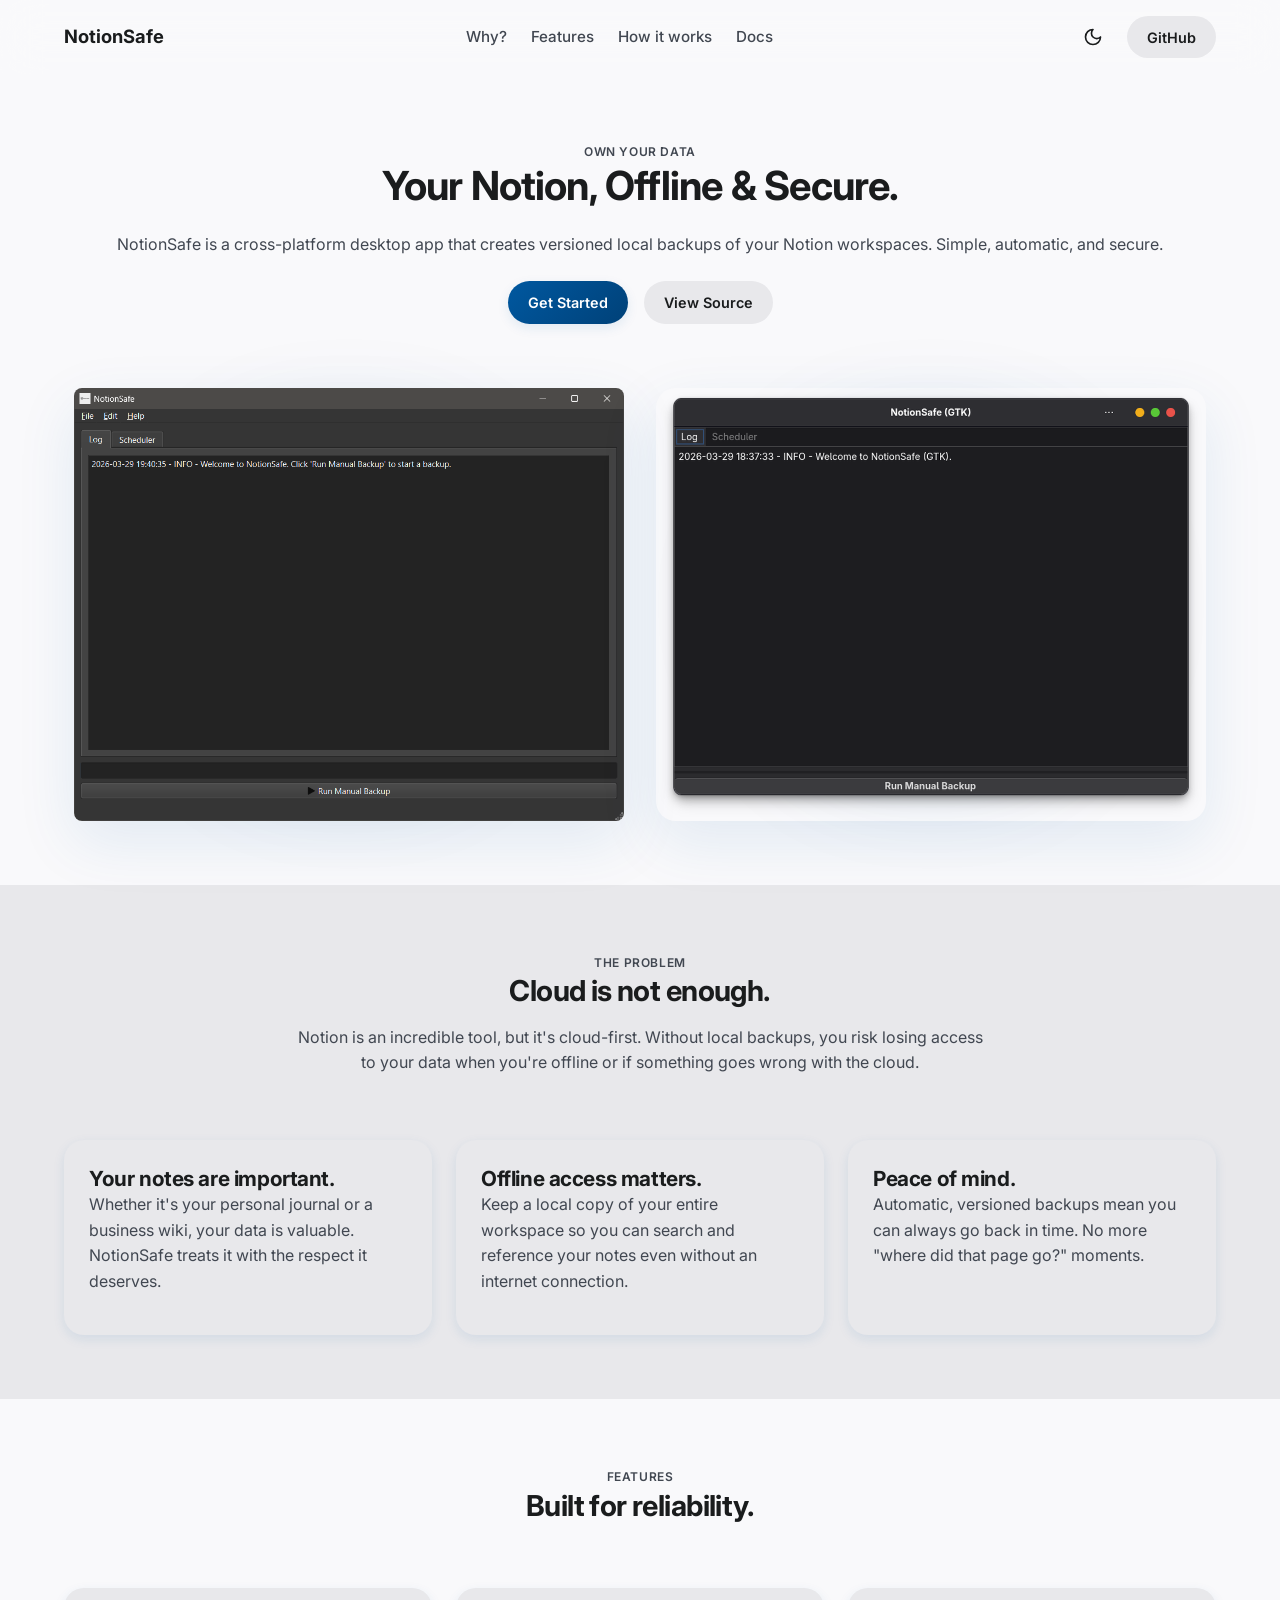
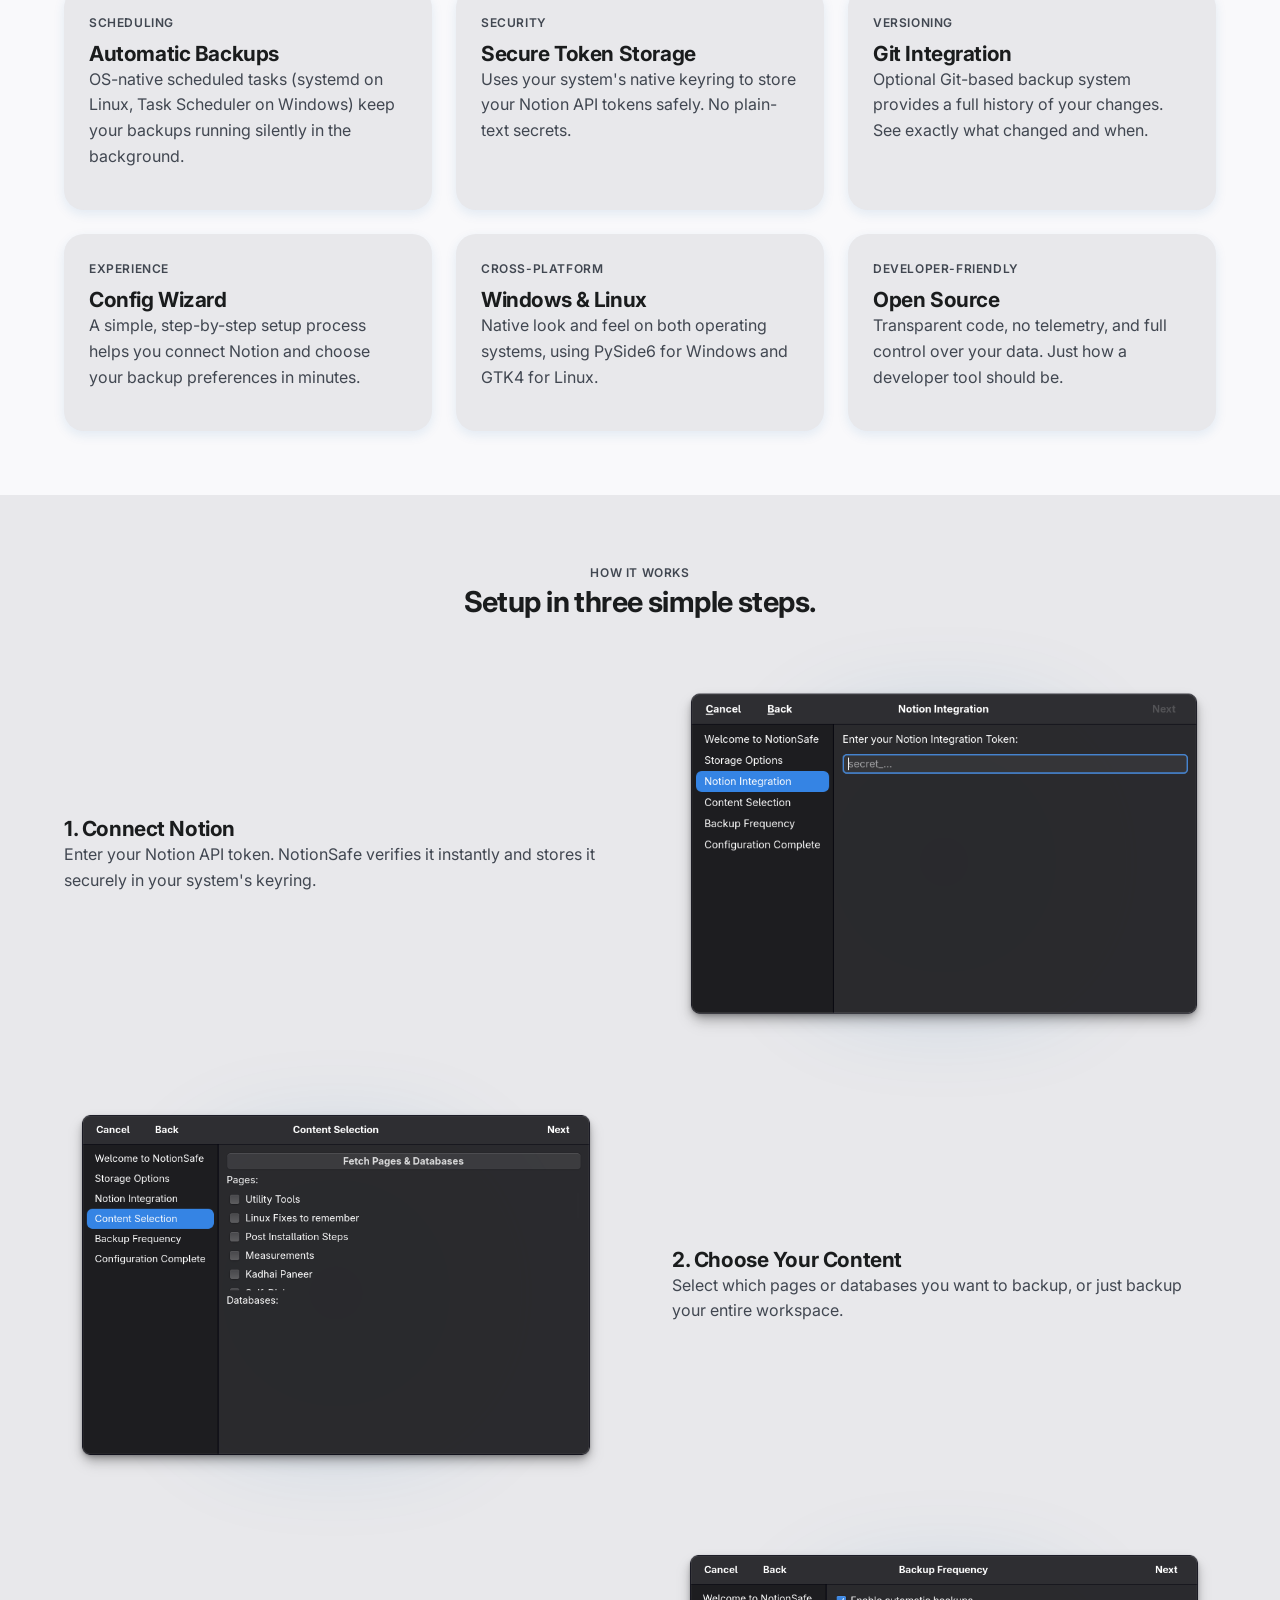
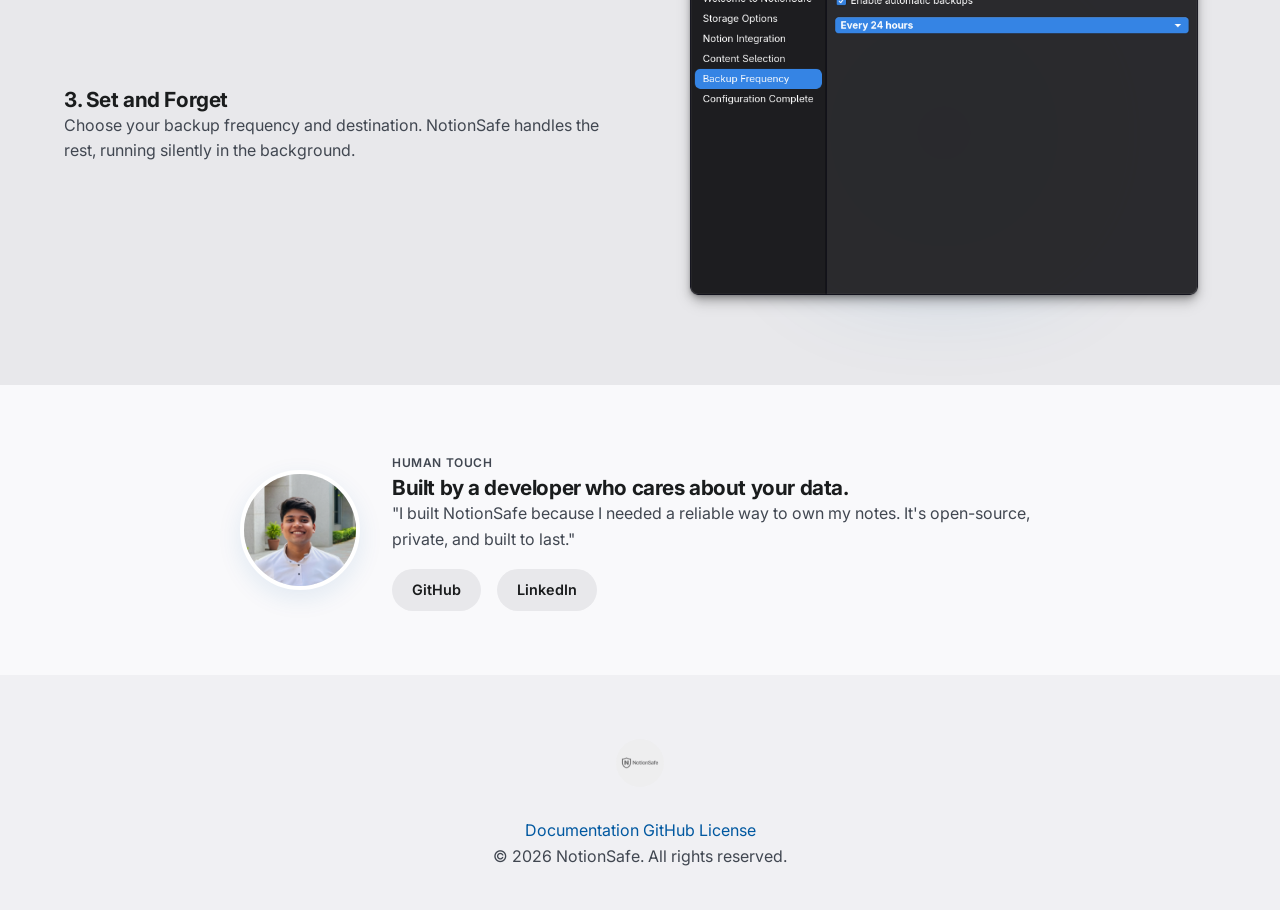
==== site/index.html @ 3ec5c964 "Added a site/ for Landing page" ====
<!DOCTYPE html>
<html lang="en">
<head>
    <meta charset="UTF-8">
    <meta name="viewport" content="width=device-width, initial-scale=1.0">
    <title>NotionSafe | Secure, Versioned Notion Backups</title>
    <link rel="icon" type="image/png" href="assets/logo_round.png" class="favicon">
    <script>
      (function() {
        const theme = localStorage.getItem('theme') || 'light';
        if (theme === 'dark') {
          document.documentElement.classList.add('dark-theme');
        }
      })();
    </script>
    <link rel="stylesheet" href="css/style.css">
    <style>
      @media (max-width: 768px) {
        .hero-visual {
          flex-direction: column;
        }
      }
    </style>
    <link rel="preconnect" href="https://fonts.googleapis.com">
    <link rel="preconnect" href="https://fonts.gstatic.com" crossorigin>
    <link href="https://fonts.googleapis.com/css2?family=Inter:wght@400;500;600;700&family=JetBrains+Mono&display=swap" rel="stylesheet">
</head>
<body>
    <header>
        <div class="container">
            <nav>
                <a href="#" class="logo">
                    <span>NotionSafe</span>
                </a>
                <ul class="nav-links">
                    <li><a href="#why">Why?</a></li>
                    <li><a href="#features">Features</a></li>
                    <li><a href="#how">How it works</a></li>
                    <li><a href="docs/getting-started.html">Docs</a></li>
                </ul>
                <div style="display: flex; align-items: center; gap: var(--space-3);">
                    <button id="theme-toggle" class="theme-toggle" aria-label="Toggle Theme">
                        <!-- Icon set by JS -->
                    </button>
                    <a href="https://github.com/KanishkMishra143/NotionSafe" class="btn btn-secondary">GitHub</a>
                </div>
            </nav>
        </div>
    </header>

    <main>
        <section class="hero">
            <div class="container">
                <div class="hero-content">
                    <span class="label-md">Own Your Data</span>
                    <h1>Your Notion, Offline & Secure.</h1>
                    <p>NotionSafe is a cross-platform desktop app that creates versioned local backups of your Notion workspaces. Simple, automatic, and secure.</p>
                    <div style="display: flex; justify-content: center; gap: var(--space-3); margin-top: var(--space-4);">
                        <a href="docs/getting-started.html" class="btn btn-primary">Get Started</a>
                        <a href="https://github.com/KanishkMishra143/NotionSafe" class="btn btn-secondary">View Source</a>
                    </div>
                </div>
                <div class="hero-visual" style="margin-top: 4rem; display: flex; gap: var(--space-5); background: none; box-shadow: none; overflow: visible; align-items: flex-start; justify-content: center;">
                    <div class="halo-effect" style="flex: 1; max-width: 550px;">
                        <img src="assets/windows_gui.png" alt="NotionSafe Windows Dashboard" style="width: 100%; height: auto; border-radius: 0.5rem; box-shadow: 0 20px 60px var(--shadow-tint); display: block;">
                    </div>
                    <div class="halo-effect" style="flex: 1; max-width: 550px;">
                        <img src="assets/linux_gui.png" alt="NotionSafe Linux Dashboard" style="width: 100%; height: auto; border-radius: 1.25rem; box-shadow: 0 20px 60px var(--shadow-tint); display: block;">
                    </div>
                </div>
            </div>
        </section>

        <section id="why" class="section-alt">
            <div class="container">
                <div style="text-align: center; max-width: 700px; margin: 0 auto var(--space-8);">
                    <span class="label-md">The Problem</span>
                    <h2>Cloud is not enough.</h2>
                    <p>Notion is an incredible tool, but it's cloud-first. Without local backups, you risk losing access to your data when you're offline or if something goes wrong with the cloud.</p>
                </div>
                <div class="grid">
                    <div class="card">
                        <h3>Your notes are important.</h3>
                        <p>Whether it's your personal journal or a business wiki, your data is valuable. NotionSafe treats it with the respect it deserves.</p>
                    </div>
                    <div class="card">
                        <h3>Offline access matters.</h3>
                        <p>Keep a local copy of your entire workspace so you can search and reference your notes even without an internet connection.</p>
                    </div>
                    <div class="card">
                        <h3>Peace of mind.</h3>
                        <p>Automatic, versioned backups mean you can always go back in time. No more "where did that page go?" moments.</p>
                    </div>
                </div>
            </div>
        </section>

        <section id="features">
            <div class="container">
                <div style="text-align: center; max-width: 700px; margin: 0 auto var(--space-8);">
                    <span class="label-md">Features</span>
                    <h2>Built for reliability.</h2>
                </div>
                <div class="grid">
                    <div class="card">
                        <span class="label-md">Scheduling</span>
                        <h3>Automatic Backups</h3>
                        <p>OS-native scheduled tasks (systemd on Linux, Task Scheduler on Windows) keep your backups running silently in the background.</p>
                    </div>
                    <div class="card">
                        <span class="label-md">Security</span>
                        <h3>Secure Token Storage</h3>
                        <p>Uses your system's native keyring to store your Notion API tokens safely. No plain-text secrets.</p>
                    </div>
                    <div class="card">
                        <span class="label-md">Versioning</span>
                        <h3>Git Integration</h3>
                        <p>Optional Git-based backup system provides a full history of your changes. See exactly what changed and when.</p>
                    </div>
                    <div class="card">
                        <span class="label-md">Experience</span>
                        <h3>Config Wizard</h3>
                        <p>A simple, step-by-step setup process helps you connect Notion and choose your backup preferences in minutes.</p>
                    </div>
                    <div class="card">
                        <span class="label-md">Cross-Platform</span>
                        <h3>Windows & Linux</h3>
                        <p>Native look and feel on both operating systems, using PySide6 for Windows and GTK4 for Linux.</p>
                    </div>
                    <div class="card">
                        <span class="label-md">Developer-Friendly</span>
                        <h3>Open Source</h3>
                        <p>Transparent code, no telemetry, and full control over your data. Just how a developer tool should be.</p>
                    </div>
                </div>
            </div>
        </section>

        <section id="how" class="section-alt">
            <div class="container">
                <div style="text-align: center; max-width: 700px; margin: 0 auto var(--space-8);">
                    <span class="label-md">How it works</span>
                    <h2>Setup in three simple steps.</h2>
                </div>
                <div class="steps">
                    <div class="step">
                        <div class="step-content">
                            <h3>1. Connect Notion</h3>
                            <p>Enter your Notion API token. NotionSafe verifies it instantly and stores it securely in your system's keyring.</p>
                        </div>
                        <div class="step-image halo-effect">
                            <img src="assets/linux_config_wizard_notion_token_input.png" alt="Connect Notion">
                        </div>
                    </div>
                    <div class="step" style="direction: rtl;">
                        <div class="step-content" style="direction: ltr;">
                            <h3>2. Choose Your Content</h3>
                            <p>Select which pages or databases you want to backup, or just backup your entire workspace.</p>
                        </div>
                        <div class="step-image halo-effect" style="direction: ltr;">
                            <img src="assets/linux_config_wizard_notion_content_selection.png" alt="Select Content">
                        </div>
                    </div>
                    <div class="step">
                        <div class="step-content">
                            <h3>3. Set and Forget</h3>
                            <p>Choose your backup frequency and destination. NotionSafe handles the rest, running silently in the background.</p>
                        </div>
                        <div class="step-image halo-effect">
                            <img src="assets/linux_config_wizard_backup_frequency.png" alt="Set Schedule">
                        </div>
                    </div>
                </div>
            </div>
        </section>

        <section id="creator">
            <div class="container">
                <div class="creator">
                    <div class="creator-img">
                        <img src="assets/profile.png" alt="Kanishk Mishra">
                    </div>
                    <div>
                        <span class="label-md">Human Touch</span>
                        <h3>Built by a developer who cares about your data.</h3>
                        <p>"I built NotionSafe because I needed a reliable way to own my notes. It's open-source, private, and built to last."</p>
                        <div style="display: flex; gap: var(--space-3);">
                            <a href="https://github.com/KanishkMishra143" class="btn btn-secondary">GitHub</a>
                            <a href="https://www.linkedin.com/in/kanishk-kumar-83603b194/" class="btn btn-secondary">LinkedIn</a>
                        </div>
                    </div>
                </div>
            </div>
        </section>
    </main>

    <footer>
        <div class="container">
            <div style="margin-bottom: var(--space-4);">
                <img src="assets/logo.png" id="footer-logo" alt="NotionSafe Logo" style="height: 48px; opacity: 0.6; filter: grayscale(1);">
            </div>
            <div class="footer-links">
                <a href="docs/getting-started.html">Documentation</a>
                <a href="https://github.com/KanishkMishra143/NotionSafe">GitHub</a>
                <a href="https://github.com/KanishkMishra143/NotionSafe/blob/main/LICENSE">License</a>
            </div>
            <p>&copy; 2026 NotionSafe. All rights reserved.</p>
        </div>
    </footer>

    <script src="js/main.js"></script>
</body>
</html>
---- site/css/style.css ----
/* 
  NotionSafe: The Digital Vault Design System
  Core Philosophy: Architectural, Secure, and Quiet.
*/

:root {
  /* Light Mode Palette */
  --surface: #f9f9fb;
  --surface-container-low: #f0f0f3;
  --surface-container-lowest: #ffffff;
  --surface-container-high: #e8e8eb;
  --surface-container-highest: #e0e0e4;
  --surface-bright: #ffffff;
  --on-surface: #1a1c1d;
  --on-surface-variant: #414751;
  --primary: #0058a0;
  --primary-container: #004178;
  --on-primary: #ffffff;
  --outline-variant: rgba(65, 71, 81, 0.15);
  --shadow-tint: rgba(20, 96, 168, 0.1);
  
  /* Spacing Scale */
  --space-1: 0.25rem;
  --space-2: 0.5rem;
  --space-3: 1rem;
  --space-4: 1.5rem;
  --space-5: 2rem;
  --space-8: 4rem;
  
  /* Transitions */
  --transition-fast: 0.2s cubic-bezier(0.4, 0, 0.2, 1);
  --transition-slow: 0.4s cubic-bezier(0.4, 0, 0.2, 1);
}

.dark-theme {
  /* Dark Mode Palette - Obsidian & Slate */
  --surface: #0e1011;
  --surface-container-low: #161819;
  --surface-container-lowest: #1d1f21;
  --surface-container-high: #252729;
  --surface-container-highest: #2f3132;
  --surface-bright: #36393b;
  --on-surface: #e2e2e6;
  --on-surface-variant: #a1a3ab;
  --primary: #7eb6ff;
  --primary-container: #004178;
  --on-primary: #00325b;
  --outline-variant: rgba(196, 198, 207, 0.15);
  --shadow-tint: rgba(0, 0, 0, 0.4);
}

/* Reset & Base */
*, *::before, *::after {
  box-sizing: border-box;
  margin: 0;
  padding: 0;
}

html {
  font-family: 'Inter', -apple-system, BlinkMacSystemFont, "Segoe UI", Roboto, Helvetica, Arial, sans-serif;
  scroll-behavior: smooth;
  -webkit-font-smoothing: antialiased;
  -moz-osx-font-smoothing: grayscale;
  font-size: 16px;
}

/* Prevent flash by applying theme background immediately */
html.dark-theme {
  background-color: #0e1011;
}

body {
  background-color: var(--surface);
  color: var(--on-surface);
  line-height: 1.6;
  transition: background-color var(--transition-slow), color var(--transition-slow);
  font-size: 1rem;
}

a {
  color: var(--primary);
  text-decoration: none;
  transition: color var(--transition-fast);
}

a:hover {
  text-decoration: none;
}

/* Typography */
h1, h2, h3, h4 {
  color: var(--on-surface);
  letter-spacing: -0.02em;
  font-weight: 700;
  scroll-margin-top: 100px;
}

h1 { font-size: 2.5rem; line-height: 1.1; margin-bottom: var(--space-4); }
h2 { font-size: 1.8rem; line-height: 1.2; margin-bottom: var(--space-3); }
h3 { font-size: 1.3rem; line-height: 1.3; }

p {
  color: var(--on-surface-variant);
  font-size: 1rem;
  margin-bottom: var(--space-3);
}

.label-md {
  font-size: 0.75rem;
  font-weight: 600;
  text-transform: uppercase;
  letter-spacing: 0.05em;
  color: var(--on-surface-variant);
  margin-bottom: var(--space-2);
}

/* Layout Elements */
.container {
  max-width: 1200px;
  margin: 0 auto;
  padding: 0 var(--space-4);
}

section {
  padding: var(--space-8) 0;
}

.section-alt {
  background-color: var(--surface-container-low);
}

body:not(.dark-theme) .section-alt {
    background-color: var(--surface-container-high);
}

/* Header & Nav */
header {
  position: sticky;
  top: 0;
  z-index: 100;
  background-color: rgba(249, 249, 251, 0.85);
  backdrop-filter: blur(20px);
  -webkit-backdrop-filter: blur(20px);
  padding: var(--space-3) 0;
}

.dark-theme header {
  background-color: rgba(14, 16, 17, 0.85);
}

nav {
  display: flex;
  justify-content: space-between;
  align-items: center;
}

.logo {
  display: flex;
  align-items: center;
  gap: var(--space-2);
  font-weight: 700;
  font-size: 1.15rem;
  text-decoration: none;
  color: var(--on-surface);
}

.logo img, .favicon, img[src*="logo.png"], img[src*="logo_round.png"] {
  border-radius: 50%;
}

#footer-logo, footer img {
    border-radius: 50%;
}

.nav-links {
  display: flex;
  gap: var(--space-4);
  list-style: none !important;
  margin: 0 !important;
  padding: 0 !important;
}

.nav-links li {
    list-style: none !important;
}

.nav-links a {
  text-decoration: none;
  color: var(--on-surface-variant);
  font-weight: 500;
  font-size: 0.95rem;
  transition: color var(--transition-fast);
}

.nav-links a:hover {
  color: var(--primary);
}

/* Theme Toggle Fix */
.theme-toggle {
  background: none;
  border: none;
  cursor: pointer;
  color: var(--on-surface);
  display: flex;
  align-items: center;
  justify-content: center;
  padding: var(--space-2);
  border-radius: 50%;
  transition: background-color var(--transition-fast);
  width: 36px;
  height: 36px;
  flex-shrink: 0;
}

.theme-toggle svg {
  width: 20px;
  height: 20px;
  stroke-width: 2;
  display: block;
}

.theme-toggle:hover {
  background-color: var(--surface-container-high);
}

/* Search Modal / Trigger */
.search-trigger {
    display: flex;
    align-items: center;
    gap: var(--space-2);
    padding: 0.5rem 1rem;
    background-color: var(--surface-container-high);
    border-radius: 1rem;
    color: var(--on-surface-variant);
    cursor: pointer;
    font-size: 0.85rem;
    transition: all var(--transition-fast);
}

.dark-theme .search-trigger {
    background-color: var(--surface-container-highest);
}

.search-trigger:hover {
    background-color: var(--surface-container-highest);
    color: var(--on-surface);
}

.search-trigger svg {
    width: 16px;
    height: 16px;
}

.search-modal {
    position: fixed;
    top: 0;
    left: 0;
    right: 0;
    bottom: 0;
    background-color: rgba(0, 0, 0, 0.5);
    backdrop-filter: blur(8px);
    z-index: 1000;
    display: none;
    align-items: flex-start;
    justify-content: center;
    padding-top: 10vh;
}

.search-modal-content {
    width: 90%;
    max-width: 600px;
    background-color: var(--surface-container-lowest);
    border-radius: 1.5rem;
    box-shadow: 0 20px 60px rgba(0,0,0,0.3);
    overflow: hidden;
    position: relative;
    border: 1px solid var(--outline-variant);
}

.search-modal-header {
    padding: var(--space-4);
    border-bottom: 1px solid var(--outline-variant);
    display: flex;
    align-items: center;
    gap: var(--space-3);
}

.search-modal-input {
    flex: 1;
    border: none;
    background: none;
    font-size: 1.1rem;
    color: var(--on-surface);
    outline: none;
}

.search-modal-results {
    max-height: 60vh;
    overflow-y: auto;
    padding: var(--space-2);
}

/* Buttons */
.btn {
  display: inline-flex;
  align-items: center;
  justify-content: center;
  padding: 0.6rem 1.25rem;
  border-radius: 1.5rem;
  font-weight: 600;
  font-size: 0.9rem;
  text-decoration: none;
  transition: all var(--transition-fast);
  cursor: pointer;
  border: none;
}

.btn-primary {
  background: linear-gradient(135deg, var(--primary), var(--primary-container));
  color: var(--on-primary);
  box-shadow: 0 4px 12px var(--shadow-tint);
}

.btn-primary:hover {
  transform: translateY(-2px);
  box-shadow: 0 8px 24px var(--shadow-tint);
}

.btn-secondary {
  background-color: var(--surface-container-high);
  color: var(--on-surface);
}

/* Cards */
.card {
  background-color: var(--surface-container-high);
  padding: var(--space-4);
  border-radius: 1.25rem;
  transition: all var(--transition-fast);
  box-shadow: 0 4px 12px var(--shadow-tint);
  border: 1px solid transparent;
  display: flex;
  flex-direction: column;
}

.dark-theme .card {
  background-color: var(--surface-container-low);
}

.card:hover {
  transform: none;
  border-color: var(--primary);
  box-shadow: 0 8px 30px var(--shadow-tint);
}

/* Grid for Features */
.grid {
  display: grid;
  grid-template-columns: repeat(auto-fit, minmax(300px, 1fr));
  gap: var(--space-4);
}

@media (min-width: 900px) {
    .grid {
        grid-template-columns: repeat(3, 1fr);
    }
}

/* Hero Section */
.hero {
  text-align: center;
  padding-top: var(--space-8);
}

.hero-visual {
    margin-top: 4rem;
    display: flex;
    gap: var(--space-5);
    background: none;
    box-shadow: none;
    overflow: visible;
    align-items: flex-start;
    justify-content: center;
}

.hero-visual-container {
    flex: 1;
    overflow: hidden;
    position: relative;
    display: flex;
    align-items: center;
    justify-content: center;
}

/* Halo / Glow Effect */
.halo-effect {
    position: relative;
    z-index: 1;
}

.halo-effect::after {
    content: '';
    position: absolute;
    top: 50%;
    left: 50%;
    transform: translate(-50%, -50%);
    width: 100%;
    height: 100%;
    background: radial-gradient(circle, var(--primary) 0%, transparent 70%);
    opacity: 0.2;
    filter: blur(40px);
    z-index: -1;
    pointer-events: none;
}

.dark-theme .halo-effect::after {
    opacity: 0.35;
    filter: blur(60px);
}

/* How It Works (Steps) */
.steps {
  display: flex;
  flex-direction: column;
  gap: var(--space-8);
}

.step {
  display: grid;
  grid-template-columns: 1fr 1fr;
  align-items: center;
  gap: var(--space-8);
}

/* More robust alternating */
.step:nth-child(even) {
    direction: rtl;
}

.step:nth-child(even) .step-content {
    direction: ltr;
}

.step:nth-child(even) .step-image {
    direction: ltr;
}

.step-image {
  overflow: visible;
  background-color: transparent;
  display: flex;
  justify-content: center;
}

.step-image img {
    max-width: 100%;
    height: auto;
    border-radius: 1rem;
}

/* Creator Section */
.creator {
  display: flex;
  align-items: center;
  gap: var(--space-5);
  max-width: 800px;
  margin: 0 auto;
}

.creator-img {
  width: 120px !important;
  height: 120px !important;
  border-radius: 50%;
  background-color: var(--surface-container-high);
  flex-shrink: 0;
  overflow: hidden;
  display: flex;
  align-items: center;
  justify-content: center;
  border: 4px solid var(--surface-container-lowest);
  box-shadow: 0 8px 24px var(--shadow-tint);
}

.creator-img img {
  width: 100%;
  height: 100%;
  object-fit: cover;
}

/* Footer */
footer {
  padding: var(--space-8) 0 var(--space-4);
  background-color: var(--surface-container-low);
  text-align: center;
}

/* Docs Layout - 3 Column */
.docs-container {
    display: grid;
    grid-template-columns: 240px 1fr 240px;
    gap: var(--space-8);
    align-items: start;
    padding-top: var(--space-5);
}

.docs-sidebar {
    position: sticky;
    top: 100px;
    padding: var(--space-4);
    background-color: var(--surface-container-high);
    border-radius: 1.25rem;
}

/* List Style Reset for Navigators */
.docs-sidebar ul, .docs-nav ul {
    list-style: none !important;
    padding: 0 !important;
    margin: 0 !important;
}

.docs-sidebar li, .docs-nav li {
    list-style: none !important;
}

.dark-theme .docs-sidebar {
    background-color: var(--surface-container-low);
}

/* Button-styled Links for Wiki Navigators */
.docs-sidebar a, .docs-nav a {
    text-decoration: none;
    color: var(--on-surface-variant);
    font-weight: 600;
    font-size: 0.9rem;
    display: block;
    padding: 0.7rem 1.2rem;
    border-radius: 0.85rem;
    transition: all var(--transition-fast);
    margin-bottom: 0.4rem;
    border: 1px solid var(--outline-variant);
    background-color: var(--surface-container-high);
}

.dark-theme .docs-sidebar a, .dark-theme .docs-nav a {
    background-color: var(--surface-container-high);
    border-color: rgba(255,255,255,0.05);
}

.docs-sidebar a:hover, .docs-sidebar a.active, .docs-nav a:hover, .docs-nav a.active {
    background-color: var(--surface-container-lowest);
    color: var(--primary);
    border-color: var(--primary);
    box-shadow: 0 4px 12px var(--shadow-tint);
    transform: translateY(-1px);
}

.dark-theme .docs-sidebar a:hover, .dark-theme .docs-sidebar a.active, 
.dark-theme .docs-nav a:hover, .dark-theme .docs-nav a.active {
    background-color: var(--surface-container-highest);
    border-color: var(--primary);
}

/* On This Page Navigator */
.docs-nav {
    position: sticky;
    top: 100px;
    padding: var(--space-4);
    border-left: 1px solid var(--outline-variant);
}

.docs-nav a {
    font-size: 0.85rem;
    padding: 0.4rem 0.75rem;
}

.docs-nav a.active {
    background-color: var(--surface-container-lowest);
    color: var(--primary);
}

.docs-content h2, .docs-content h3 {
    margin-top: var(--space-8);
    margin-bottom: var(--space-3);
}

/* Search Modal Results Styling */
.search-result-item {
    padding: 1rem;
    cursor: pointer;
    border-radius: 1rem;
    transition: background-color var(--transition-fast);
    margin-bottom: 0.5rem;
}

.search-result-item:hover {
    background-color: var(--surface-container-low);
}

.search-result-title {
    font-weight: 700;
    font-size: 1rem;
    color: var(--primary);
    display: block;
    margin-bottom: 0.25rem;
}

.search-result-page {
    font-size: 0.75rem;
    text-transform: uppercase;
    letter-spacing: 0.05em;
    color: var(--on-surface-variant);
    display: block;
    margin-bottom: 0.5rem;
}

.search-result-snippet {
    font-size: 0.85rem;
    color: var(--on-surface);
}

@media (max-width: 1100px) {
    .docs-container {
        grid-template-columns: 240px 1fr;
    }
    .docs-nav {
        display: none;
    }
}

@media (max-width: 900px) {
    .docs-container {
        grid-template-columns: 1fr;
    }
    .docs-sidebar {
        position: static;
        margin-bottom: var(--space-5);
    }
}
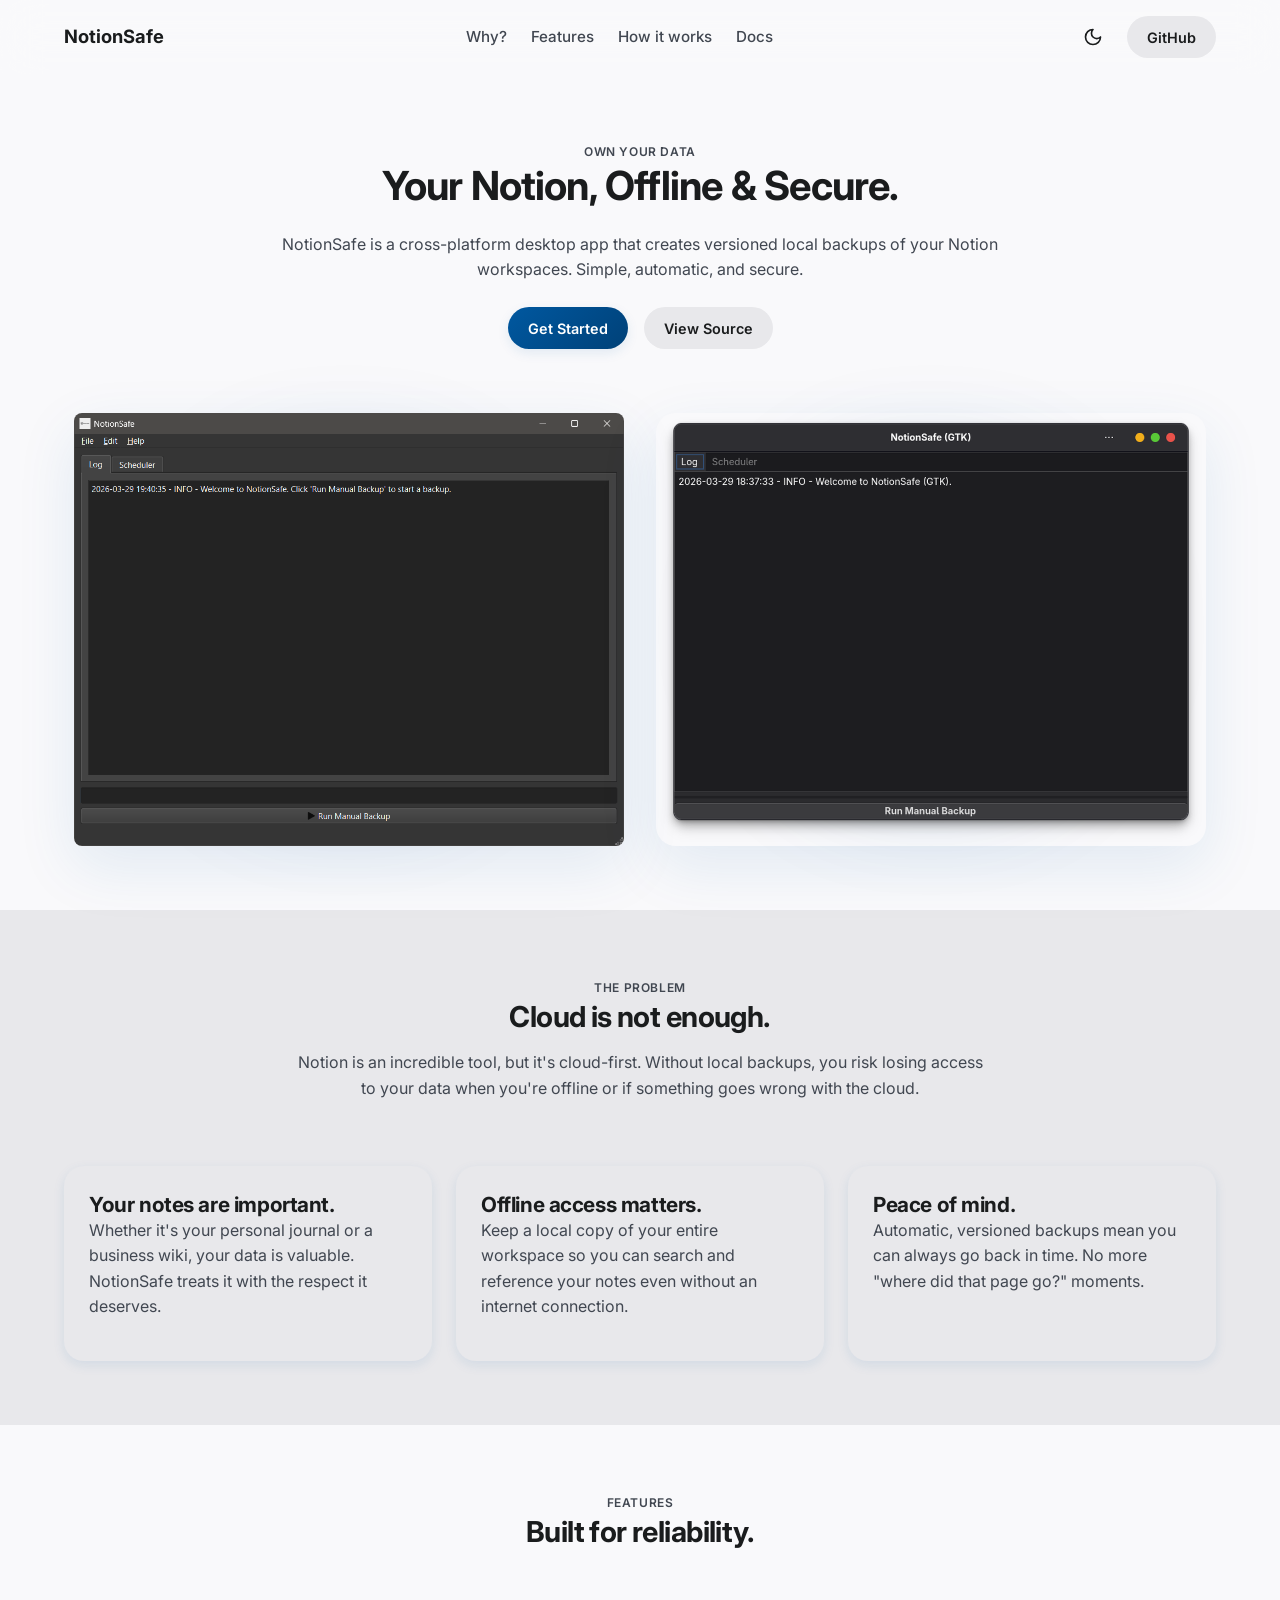
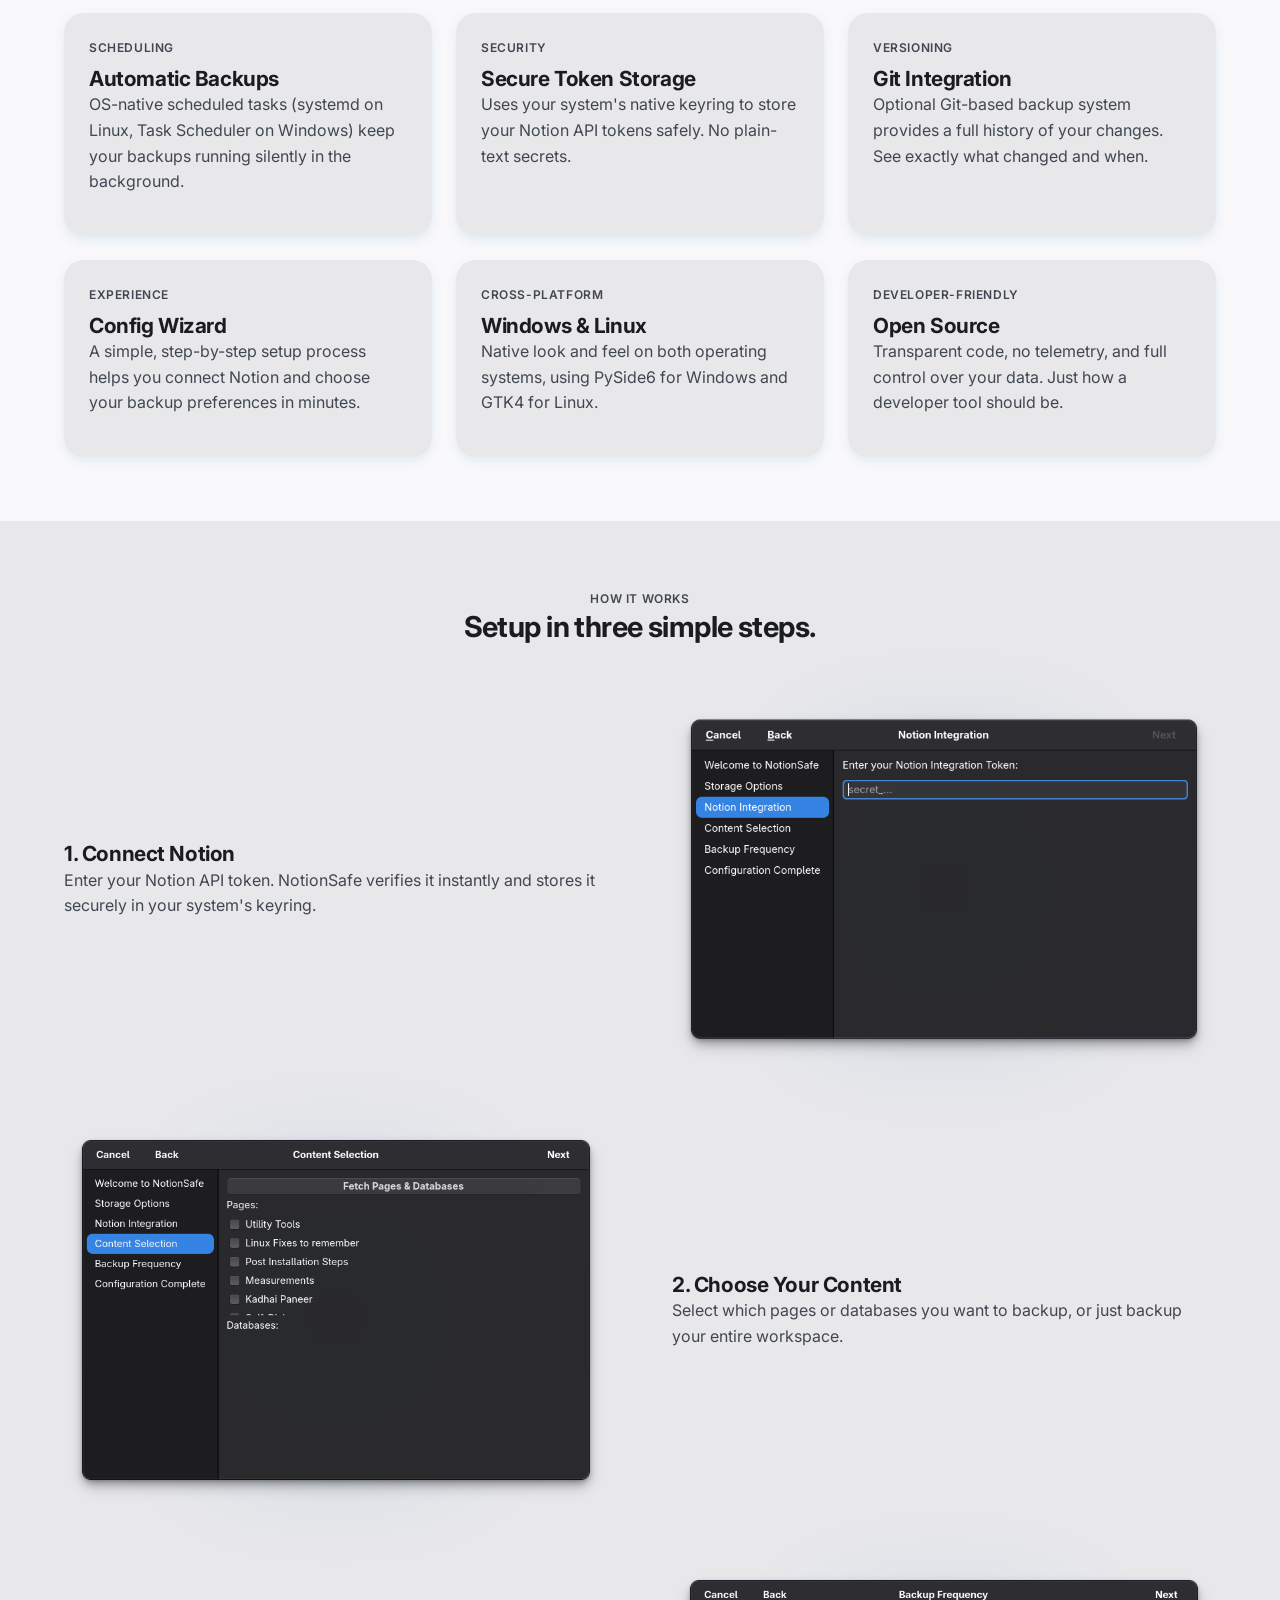
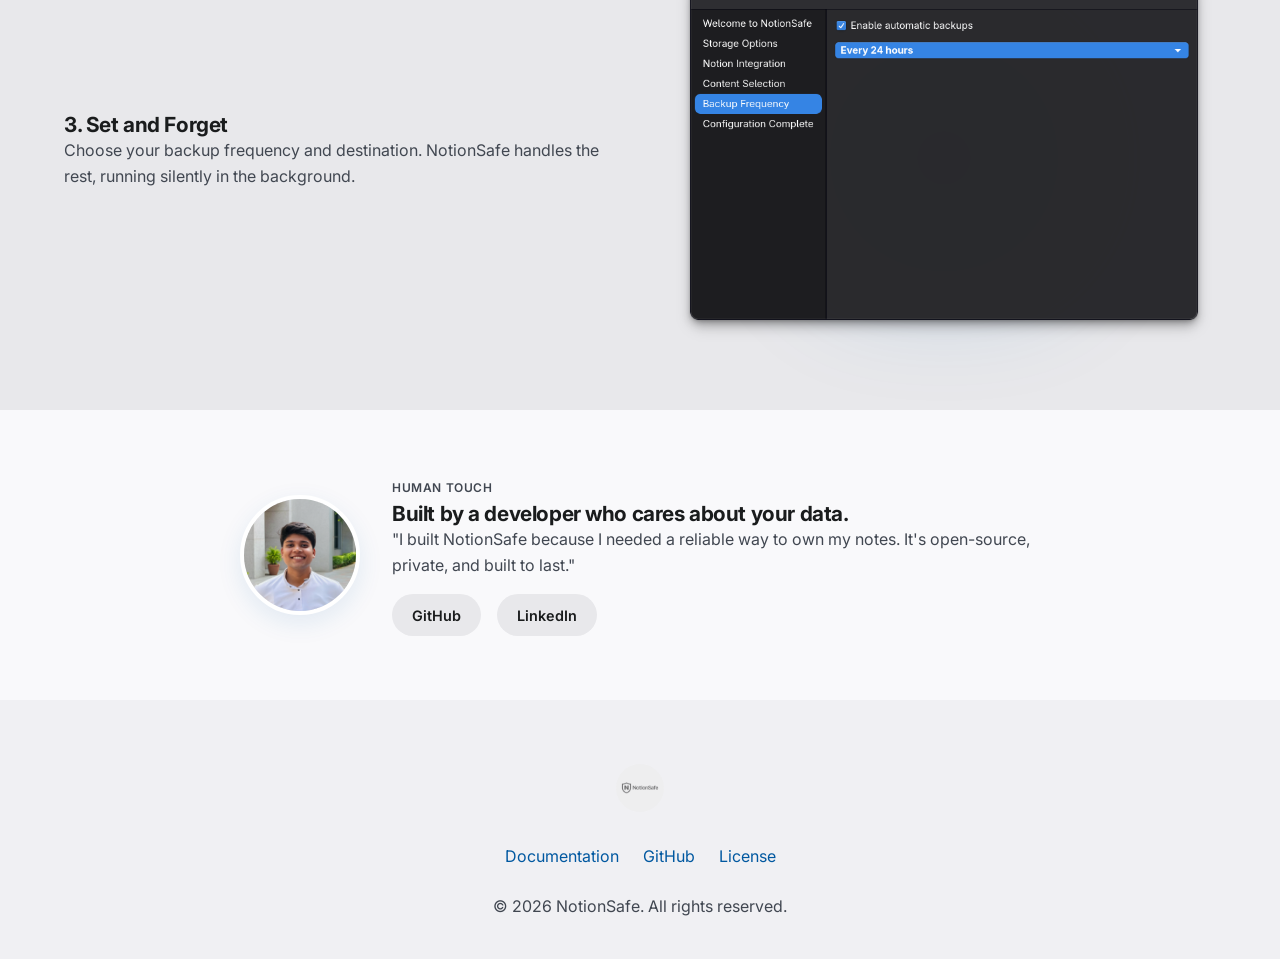
==== commit 8ba65e9d: "style: make landing page fully responsive" ====
--- a/site/index.html
+++ b/site/index.html
@@ -32,17 +32,20 @@
                 <a href="#" class="logo">
                     <span>NotionSafe</span>
                 </a>
-                <ul class="nav-links">
+                <ul class="nav-links" id="nav-links">
                     <li><a href="#why">Why?</a></li>
                     <li><a href="#features">Features</a></li>
                     <li><a href="#how">How it works</a></li>
                     <li><a href="docs/getting-started.html">Docs</a></li>
                 </ul>
-                <div style="display: flex; align-items: center; gap: var(--space-3);">
+                <div class="flex-group">
                     <button id="theme-toggle" class="theme-toggle" aria-label="Toggle Theme">
                         <!-- Icon set by JS -->
                     </button>
-                    <a href="https://github.com/KanishkMishra143/NotionSafe" class="btn btn-secondary">GitHub</a>
+                    <a href="https://github.com/KanishkMishra143/NotionSafe" class="btn btn-secondary hide-mobile">GitHub</a>
+                    <button id="mobile-menu-toggle" class="theme-toggle mobile-only" aria-label="Toggle Menu">
+                        <svg xmlns="http://www.w3.org/2000/svg" width="24" height="24" viewBox="0 0 24 24" fill="none" stroke="currentColor" stroke-width="2" stroke-linecap="round" stroke-linejoin="round" class="lucide lucide-menu"><line x1="4" x2="20" y1="12" y2="12"/><line x1="4" x2="20" y1="6" y2="6"/><line x1="4" x2="20" y1="18" y2="18"/></svg>
+                    </button>
                 </div>
             </nav>
         </div>
@@ -55,17 +58,17 @@
                     <span class="label-md">Own Your Data</span>
                     <h1>Your Notion, Offline & Secure.</h1>
                     <p>NotionSafe is a cross-platform desktop app that creates versioned local backups of your Notion workspaces. Simple, automatic, and secure.</p>
-                    <div style="display: flex; justify-content: center; gap: var(--space-3); margin-top: var(--space-4);">
+                    <div class="flex-group flex-center" style="margin-top: var(--space-4);">
                         <a href="docs/getting-started.html" class="btn btn-primary">Get Started</a>
                         <a href="https://github.com/KanishkMishra143/NotionSafe" class="btn btn-secondary">View Source</a>
                     </div>
                 </div>
-                <div class="hero-visual" style="margin-top: 4rem; display: flex; gap: var(--space-5); background: none; box-shadow: none; overflow: visible; align-items: flex-start; justify-content: center;">
-                    <div class="halo-effect" style="flex: 1; max-width: 550px;">
-                        <img src="assets/windows_gui.png" alt="NotionSafe Windows Dashboard" style="width: 100%; height: auto; border-radius: 0.5rem; box-shadow: 0 20px 60px var(--shadow-tint); display: block;">
-                    </div>
-                    <div class="halo-effect" style="flex: 1; max-width: 550px;">
-                        <img src="assets/linux_gui.png" alt="NotionSafe Linux Dashboard" style="width: 100%; height: auto; border-radius: 1.25rem; box-shadow: 0 20px 60px var(--shadow-tint); display: block;">
+                <div class="hero-visual">
+                    <div class="halo-effect">
+                        <img src="assets/windows_gui.png" alt="NotionSafe Windows Dashboard" style="border-radius: 0.5rem;">
+                    </div>
+                    <div class="halo-effect">
+                        <img src="assets/linux_gui.png" alt="NotionSafe Linux Dashboard" style="border-radius: 1.25rem;">
                     </div>
                 </div>
             </div>
@@ -152,12 +155,12 @@
                             <img src="assets/linux_config_wizard_notion_token_input.png" alt="Connect Notion">
                         </div>
                     </div>
-                    <div class="step" style="direction: rtl;">
-                        <div class="step-content" style="direction: ltr;">
+                    <div class="step">
+                        <div class="step-content">
                             <h3>2. Choose Your Content</h3>
                             <p>Select which pages or databases you want to backup, or just backup your entire workspace.</p>
                         </div>
-                        <div class="step-image halo-effect" style="direction: ltr;">
+                        <div class="step-image halo-effect">
                             <img src="assets/linux_config_wizard_notion_content_selection.png" alt="Select Content">
                         </div>
                     </div>
@@ -184,7 +187,7 @@
                         <span class="label-md">Human Touch</span>
                         <h3>Built by a developer who cares about your data.</h3>
                         <p>"I built NotionSafe because I needed a reliable way to own my notes. It's open-source, private, and built to last."</p>
-                        <div style="display: flex; gap: var(--space-3);">
+                        <div class="flex-group flex-center-mobile" style="margin-top: var(--space-3);">
                             <a href="https://github.com/KanishkMishra143" class="btn btn-secondary">GitHub</a>
                             <a href="https://www.linkedin.com/in/kanishk-kumar-83603b194/" class="btn btn-secondary">LinkedIn</a>
                         </div>
--- a/site/css/style.css
+++ b/site/css/style.css
@@ -357,7 +357,7 @@
 /* Grid for Features */
 .grid {
   display: grid;
-  grid-template-columns: repeat(auto-fit, minmax(300px, 1fr));
+  grid-template-columns: repeat(auto-fit, minmax(280px, 1fr));
   gap: var(--space-4);
 }
 
@@ -371,6 +371,11 @@
 .hero {
   text-align: center;
   padding-top: var(--space-8);
+}
+
+.hero-content {
+    max-width: 800px;
+    margin: 0 auto;
 }
 
 .hero-visual {
@@ -391,6 +396,18 @@
     display: flex;
     align-items: center;
     justify-content: center;
+}
+
+.hero-visual img {
+    width: 100%;
+    height: auto;
+    box-shadow: 0 20px 60px var(--shadow-tint);
+    display: block;
+}
+
+.hero-visual .halo-effect {
+    flex: 1;
+    max-width: 550px;
 }
 
 /* Halo / Glow Effect */
@@ -495,6 +512,14 @@
   text-align: center;
 }
 
+.footer-links {
+    display: flex;
+    justify-content: center;
+    gap: var(--space-4);
+    margin-bottom: var(--space-4);
+    flex-wrap: wrap;
+}
+
 /* Docs Layout - 3 Column */
 .docs-container {
     display: grid;
@@ -593,10 +618,6 @@
     margin-bottom: 0.5rem;
 }
 
-.search-result-item:hover {
-    background-color: var(--surface-container-low);
-}
-
 .search-result-title {
     font-weight: 700;
     font-size: 1rem;
@@ -619,6 +640,22 @@
     color: var(--on-surface);
 }
 
+/* Helper Classes for Responsive Layouts */
+.flex-group {
+    display: flex;
+    align-items: center;
+    gap: var(--space-3);
+}
+
+.flex-center {
+    justify-content: center;
+}
+
+.mobile-only {
+    display: none;
+}
+
+/* Responsive Media Queries */
 @media (max-width: 1100px) {
     .docs-container {
         grid-template-columns: 240px 1fr;
@@ -629,6 +666,15 @@
 }
 
 @media (max-width: 900px) {
+    .hero-visual {
+        flex-direction: column;
+        align-items: center;
+    }
+    
+    .hero-visual .halo-effect {
+        max-width: 100%;
+    }
+
     .docs-container {
         grid-template-columns: 1fr;
     }
@@ -637,3 +683,81 @@
         margin-bottom: var(--space-5);
     }
 }
+
+@media (max-width: 768px) {
+    :root {
+        --space-8: 3rem;
+    }
+
+    h1 { font-size: 2rem; }
+    h2 { font-size: 1.5rem; }
+    
+    section {
+        padding: var(--space-5) 0;
+    }
+
+    .mobile-only {
+        display: flex;
+    }
+
+    .hide-mobile {
+        display: none !important;
+    }
+
+    .nav-links {
+        display: none;
+        position: absolute;
+        top: 100%;
+        left: 0;
+        right: 0;
+        background-color: var(--surface-container-lowest);
+        flex-direction: column;
+        padding: var(--space-4) !important;
+        gap: var(--space-3);
+        border-bottom: 1px solid var(--outline-variant);
+        box-shadow: 0 10px 20px rgba(0,0,0,0.1);
+        z-index: 100;
+    }
+
+    .nav-links.active {
+        display: flex;
+    }
+
+    .step {
+        grid-template-columns: 1fr;
+        gap: var(--space-4);
+        text-align: center;
+    }
+
+    .step:nth-child(even) {
+        direction: ltr;
+    }
+
+    .creator {
+        flex-direction: column;
+        text-align: center;
+    }
+
+    .hero-content h1 {
+        margin-bottom: var(--space-3);
+    }
+
+    .flex-center-mobile {
+        justify-content: center;
+    }
+}
+
+@media (max-width: 480px) {
+    .flex-group {
+        flex-direction: column;
+        width: 100%;
+    }
+
+    .flex-group .btn {
+        width: 100%;
+    }
+
+    .hero-visual {
+        margin-top: 2rem;
+    }
+}
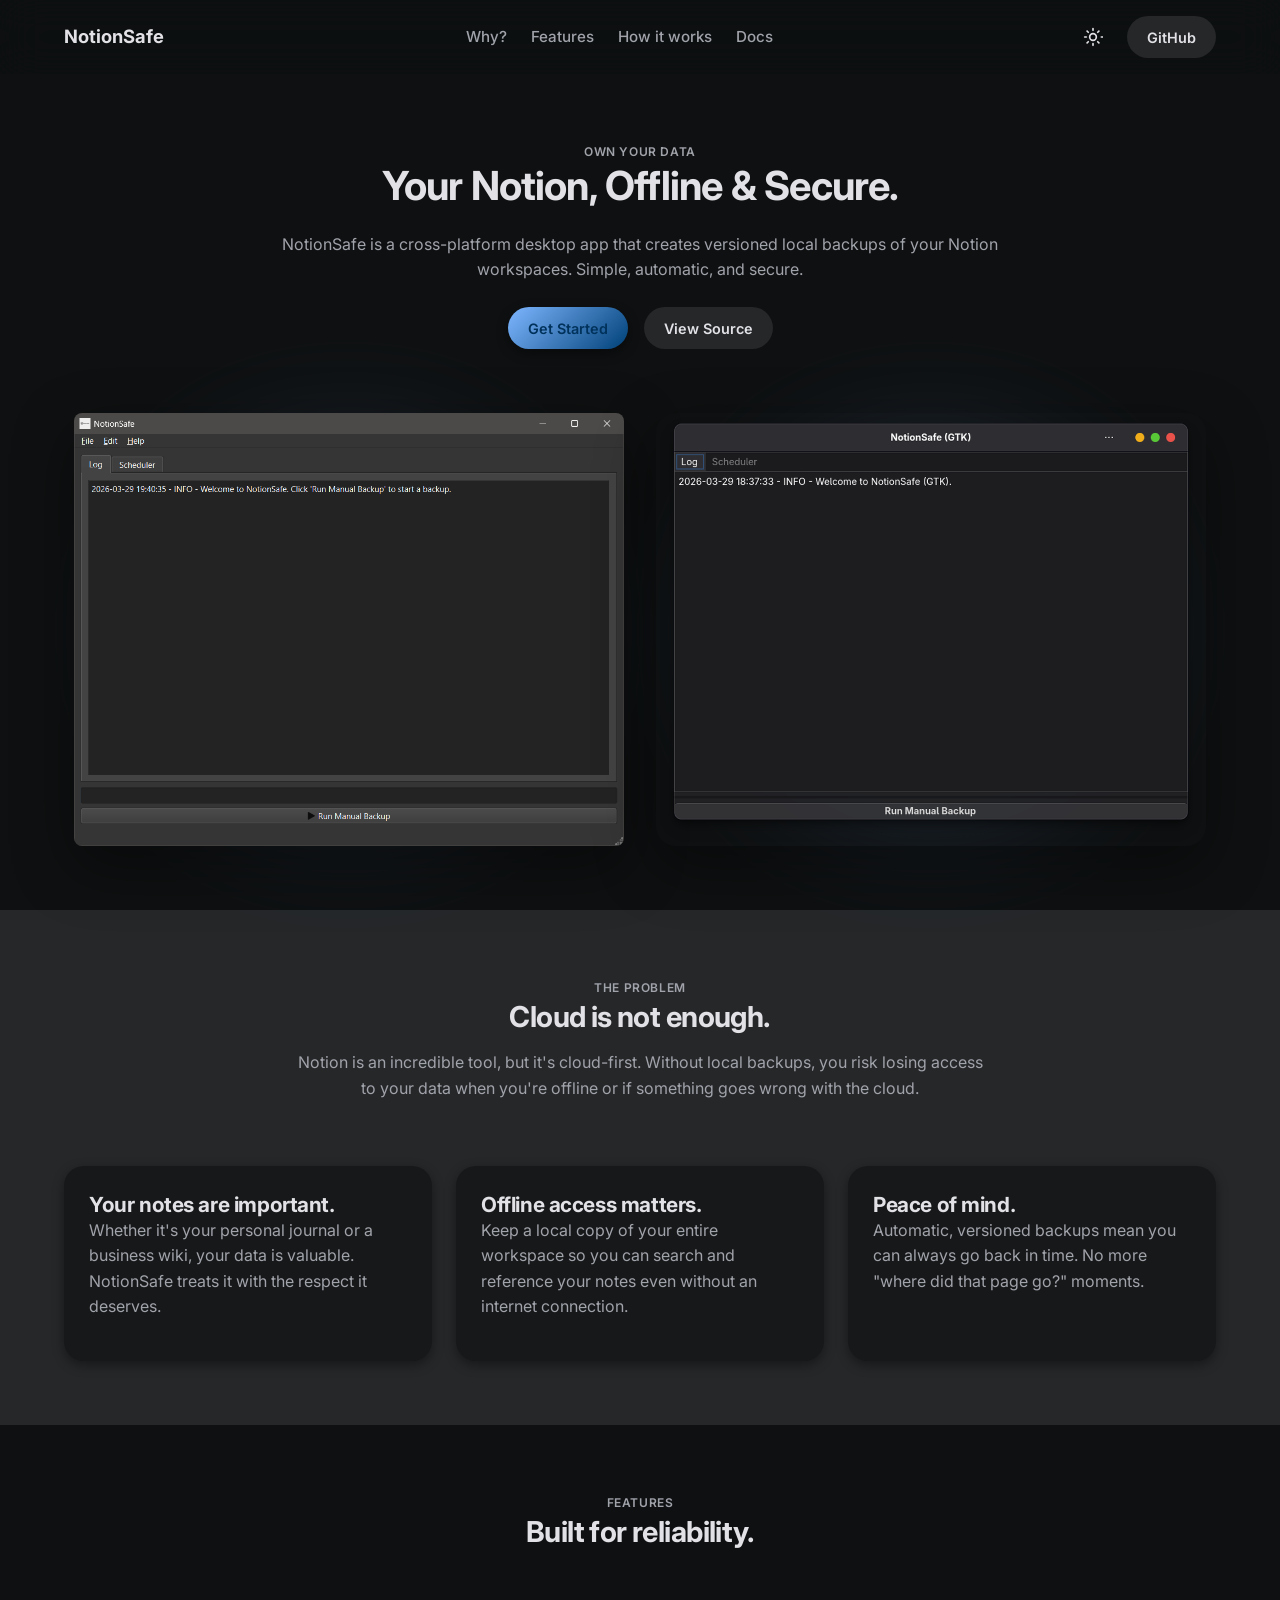
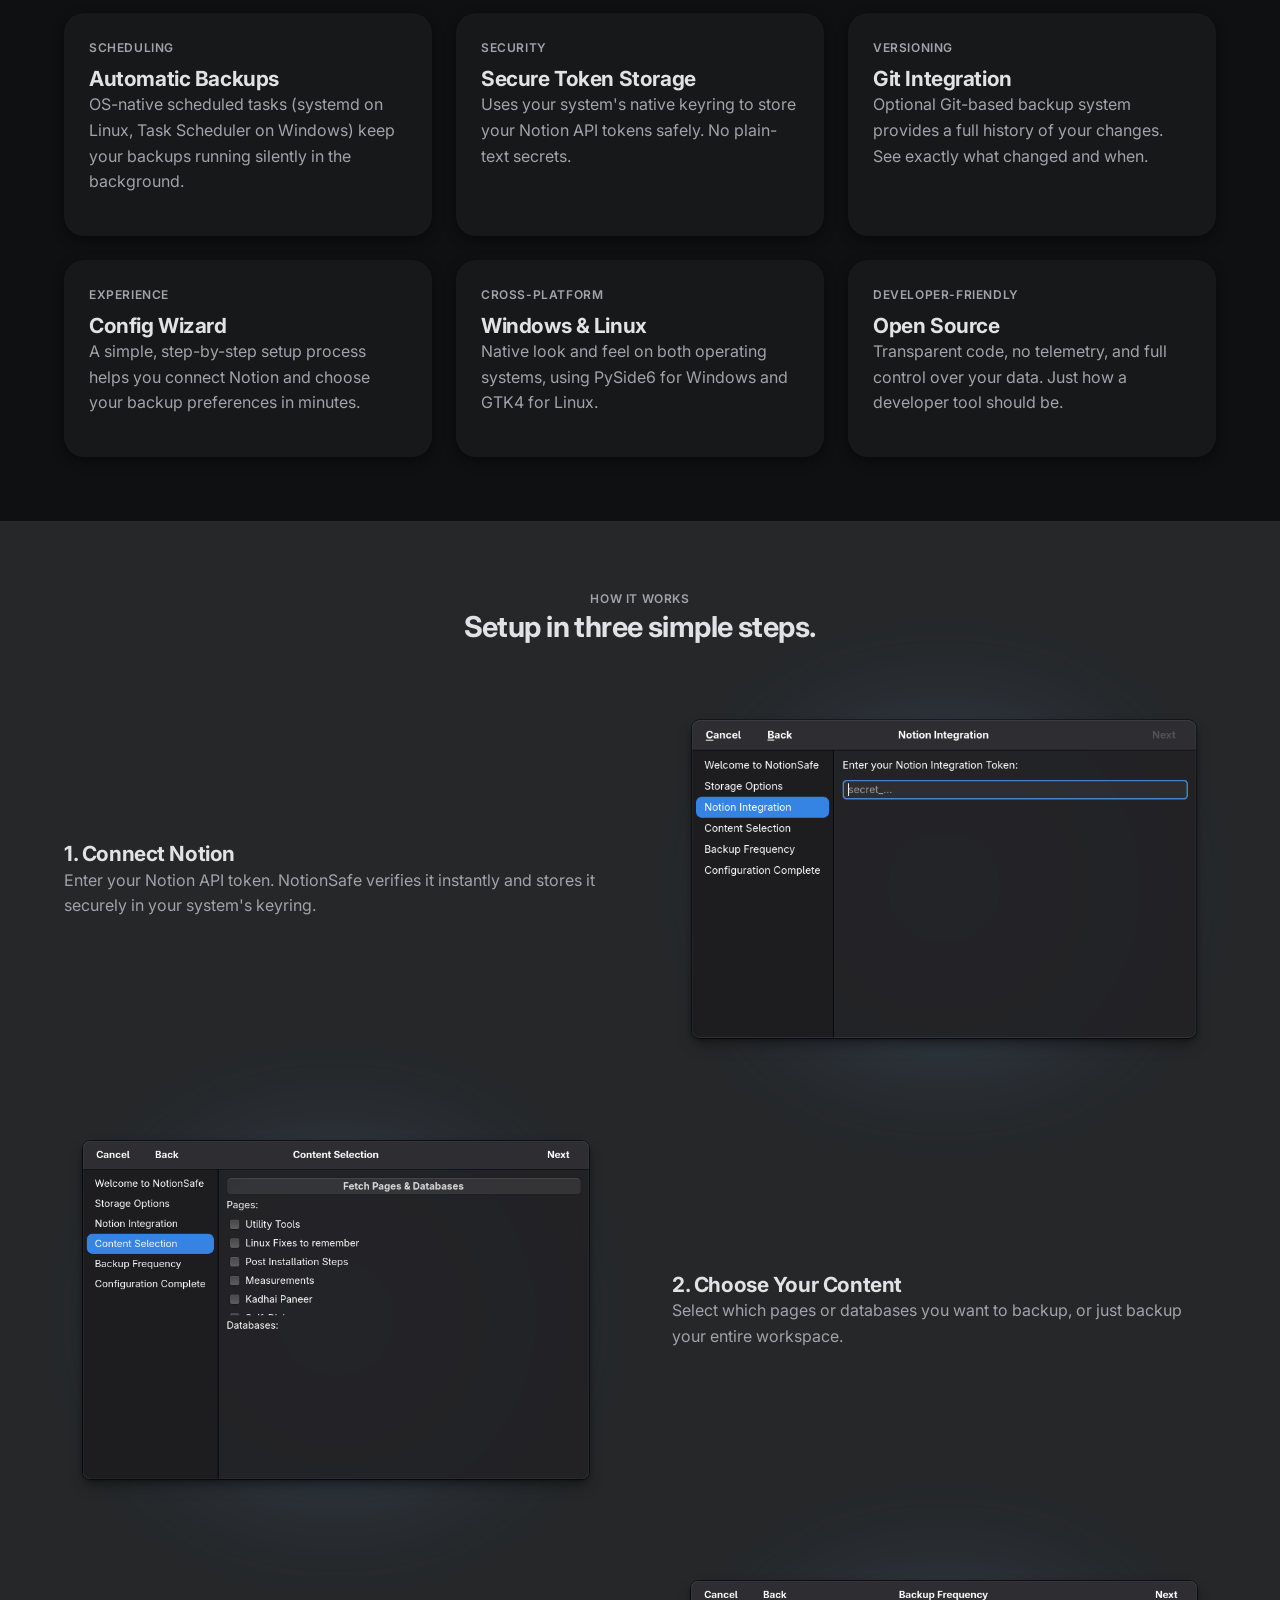
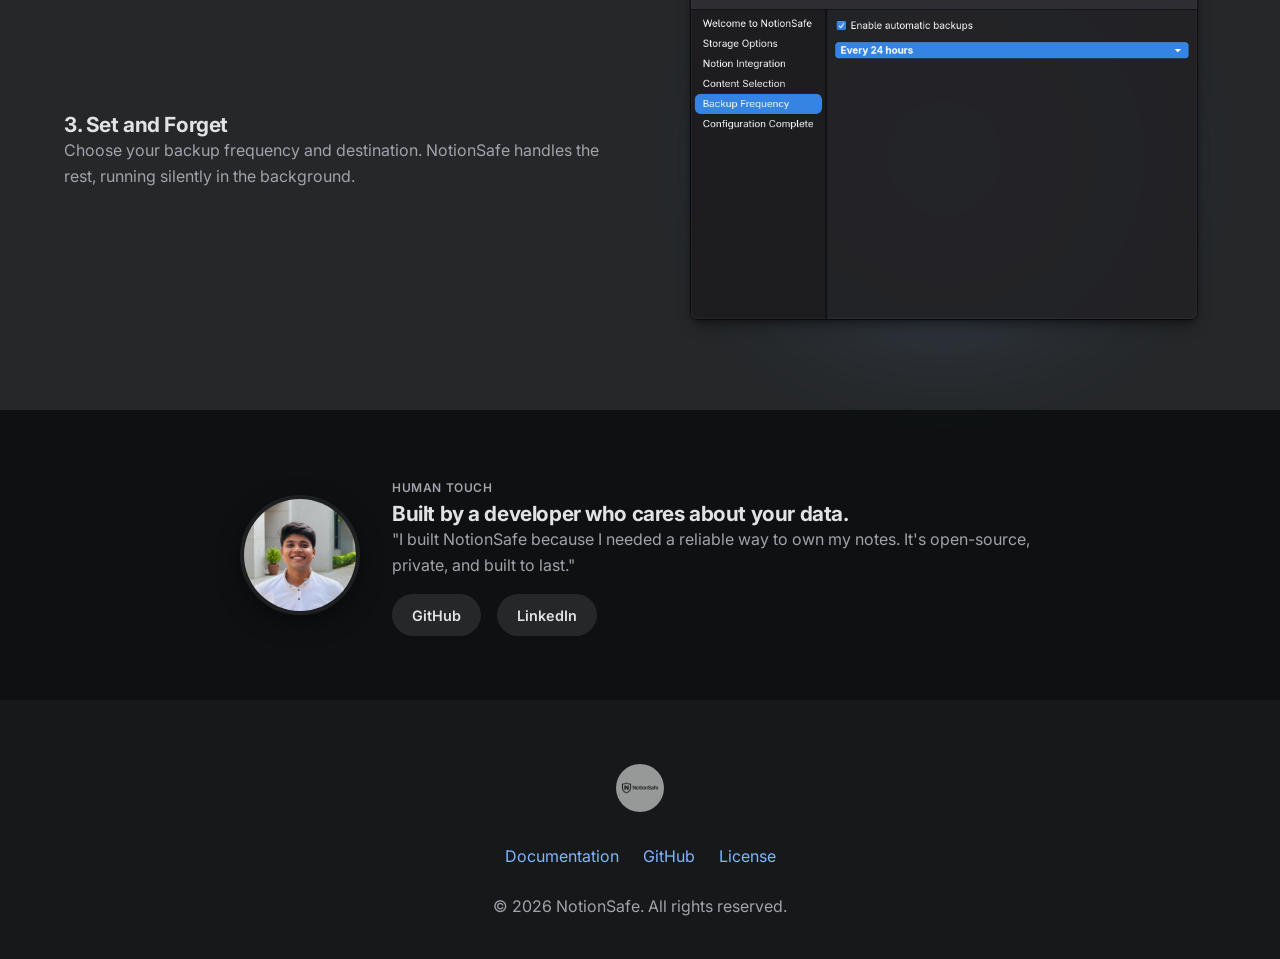
==== commit b25c2b57: "style: default to dark theme and make docs responsive" ====
--- a/site/index.html
+++ b/site/index.html
@@ -7,9 +7,11 @@
     <link rel="icon" type="image/png" href="assets/logo_round.png" class="favicon">
     <script>
       (function() {
-        const theme = localStorage.getItem('theme') || 'light';
+        const theme = localStorage.getItem('theme') || 'dark';
         if (theme === 'dark') {
           document.documentElement.classList.add('dark-theme');
+        } else {
+          document.documentElement.classList.remove('dark-theme');
         }
       })();
     </script>
